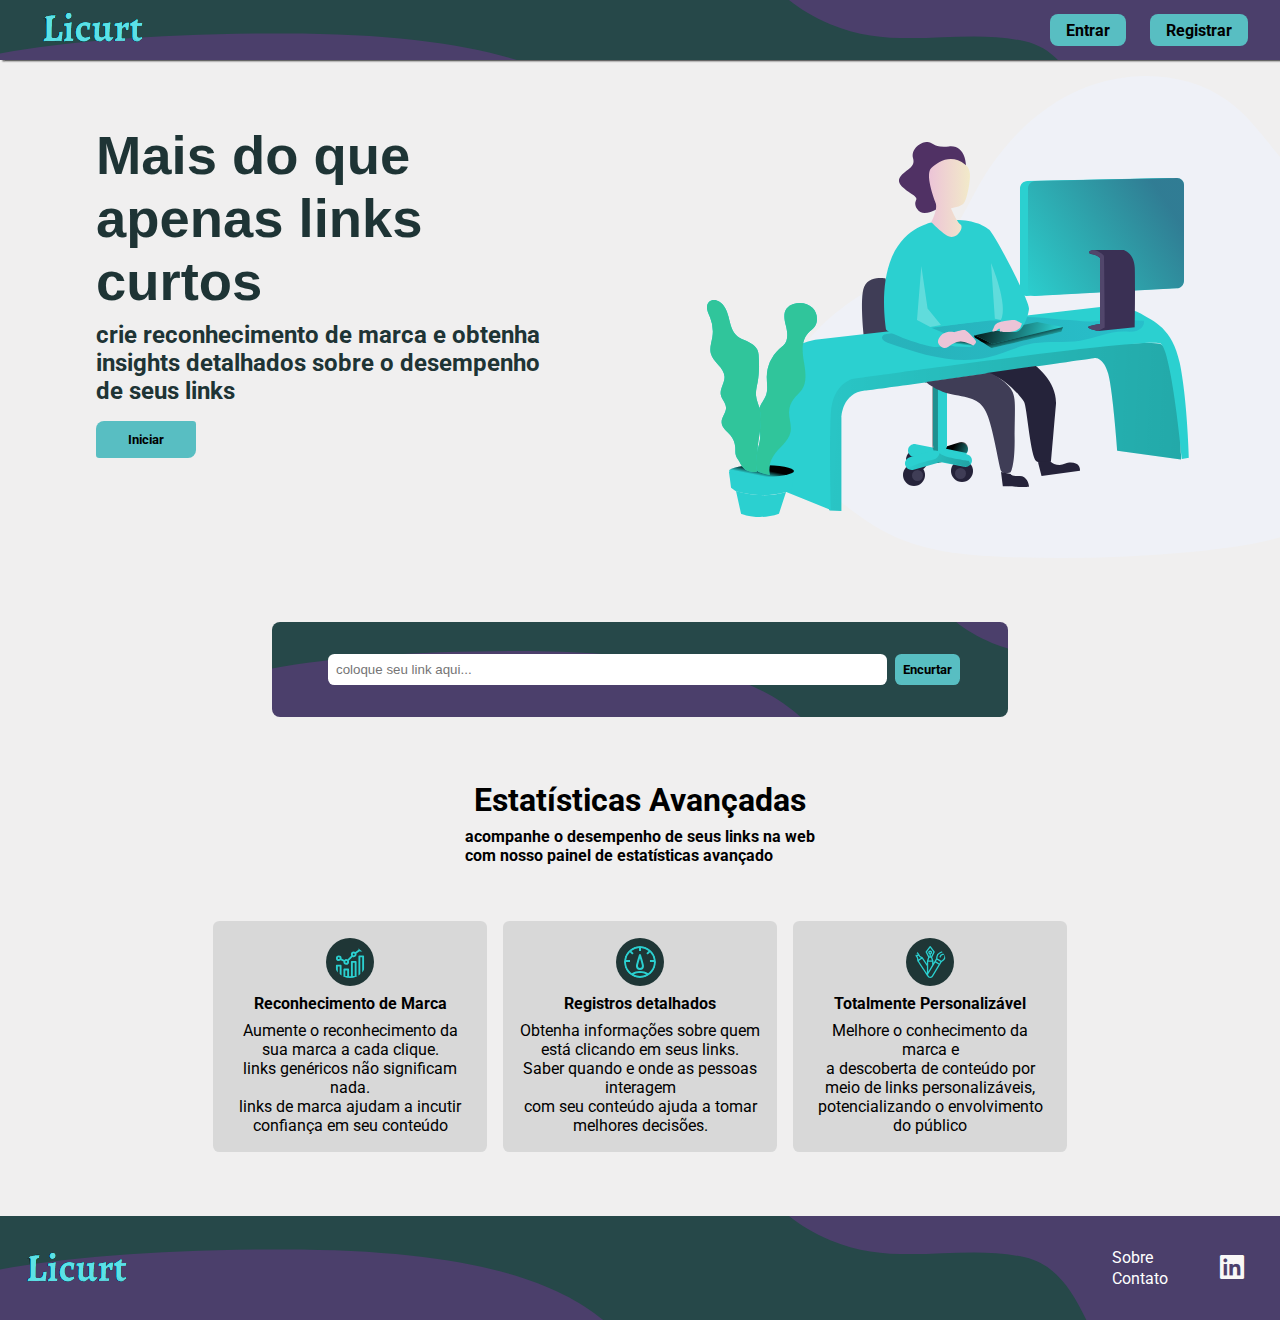
==== index.html @ 9077e86d "front desk complete" ====
<!DOCTYPE html>
<html lang="pt-br">
<head>
  <meta charset="UTF-8">
  <meta http-equiv="X-UA-Compatible" content="IE=edge">
  <meta name="viewport" content="width=device-width, initial-scale=1.0">
  <link rel="icon" type="image/x-icon" href="/images/Licurt.png">
  <link rel="stylesheet" href="https://unpkg.com/boxicons@latest/css/boxicons.min.css"> 
  <link rel="stylesheet" href="index.css">
  <title>Licurt</title>
</head>

<body>
  <!-- menu -->
  <header>
    <a href="./index.html"><img src="/images/Licurt.png" alt="Logo-licurt"></a>
    <div class="login">
      <a href="#">Entrar</a>
      <a href="#">Registrar</a>
    </div>
  </header>

  <!-- titulo pagina -->
  <section class="container-title">
    <div class="text-title">
      <h1 class="title">Mais do que <br>apenas links curtos</h1>
      <p class="p-title">crie reconhecimento de marca e obtenha <br> insights detalhados sobre o desempenho de seus links</p>
      <button class="button-title">Iniciar</button>
    </div>
    <img src="images/illustration-working.svg" alt="ilustração-trabalhando" class="img-title">
  </section>

  <!-- encurtador de links -->
  <main class="main">
    <form>
      <input type="text" class="input-link" placeholder="coloque seu link aqui...">
      <button class="button-link" type="submit">Encurtar</button>
    </form>
    <div class="results" ></div>
  </main>

  <!-- datelhes -->
  <section class="container-statistcs">
    <div class="text-statistcs">
      <h1 class="title-statistcs">Estatísticas Avançadas</h1>
      <p class="p-statistcs">acompanhe o desempenho de seus links na web <br> com nosso painel de estatísticas avançado</p> 
    </div>
      <div class="container-details-statistcs">
        <div class="card-statistcs">
          <img src="/images/icon-brand-recognition.svg" alt="icon-brand-recognition">
          <strong>Reconhecimento de Marca</strong>
          <p>Aumente o reconhecimento da sua marca a cada clique. <br> links genéricos não significam nada. <br> links de marca ajudam a incutir confiança em seu conteúdo</p>    
        </div>
        <div class="card-statistcs">
          <img src="/images/icon-detailed-records.svg" alt="icon-detailed-records">
          <strong>Registros detalhados</strong>
          <p>Obtenha informações sobre quem está clicando em seus links. <br> Saber quando e onde as pessoas interagem <br>com seu conteúdo ajuda a tomar melhores decisões.</p>   
        </div>
        <div class="card-statistcs">
          <img src="/images/icon-fully-customizable.svg" alt="icon-fully-customizable">
          <strong>Totalmente Personalizável</strong>
          <p>Melhore o conhecimento da marca e <br> a descoberta de conteúdo por <br> meio de links personalizáveis, <br> potencializando o envolvimento do público</p>   
        </div>
      </div>
  </section>
  
  <!-- rodapé -->
  <footer>
    <img src="/images/Licurt.png" alt="Logo-licurt">
      <div class="company">
          <ul class="list-company">
            <a href="./sobre.html">Sobre</a>
            <a href="">Contato</a>
          </ul>
        
          <div class="redes">
            <a href="https://www.linkedin.com/in/yure-ribeiro-60b419252/" target="_blank"><i class='bx bxl-linkedin-square' style='color:#f9f7f7'></i></a>
          </div>
      </div>
  </footer>
<script src="index.js"></script>
</body>
</html>
---- index.css ----
@import url('https://fonts.googleapis.com/css2?family=Roboto:ital,wght@0,300;0,400;0,500;0,700;1,300;1,400;1,500&display=swap');

* {
  margin: 0;
  padding: 0;
  box-sizing: 0;
}
body {
  font-family: 'Roboto', Arial, Helvetica, sans-serif;
  min-height: 100vh;
  max-width: 100vw;
  background-color: #f0efef;
  scroll-behavior: smooth;
  overflow-x: hidden;
}


/* HEADER */
header {
  background-image: url(/images/bg-shorten-desktop.svg);
  background-repeat: no-repeat;
  background-size: cover;
  background-color: #264849;
  display: flex;
  justify-content: space-between;
  padding: .5rem 2rem;
  box-shadow: .1rem .1rem .1rem #666666;
}
header img {
  cursor: pointer;
}
.login {
 display: flex;
 align-items: center;
 gap: 1.5rem;
}
.login a {
    font-weight: bold;
    font-family: 'Roboto', Arial, Helvetica, sans-serif;
    cursor: pointer;
    color: rgb(0, 0, 0);
    padding: .4rem 1rem;
    text-decoration: none;
    border:  transparent;
    border-radius: .5rem;
    background-color: #58bec2;
}


/* TITULO E IMAGEM PRINCIPAL */
.container-title {
  gap: 2rem;
  display: flex;
  padding: 2rem 2rem;
}
.text-title {
  position: relative;
  top: 2rem;
  left: 4rem;
}
.title {
  color: #1e3435;
  font-family: arial;
  font-size: 3.4rem;
}
.p-title {
  color: #1e3435;
  font-weight: bold;
  font-size: 1.5rem;
  margin: .5rem 0;
}
.button-title {
  font-family: 'Roboto', Arial, Helvetica, sans-serif;
  cursor: pointer;
  background-color: #58bec2;
  font-weight: bold;
  padding: .7rem 2rem;
  border:  transparent;
  border-radius: .5rem .2rem;
  margin: .5rem 0;
} .button-title:hover {
  background-color: #4b9a9c;
}
.img-title {
  width: 50rem;
  position: relative;
  right: -12rem;
  top: -1rem;
}


/* SECTION MAIN LINK */
.main {
  display: flex;
  flex-direction: column;
  justify-content: center;
  align-items: center;
}
form{
  background-image: url(/images/bg-shorten-desktop.svg);
  display: flex;
  align-items: center;
  justify-content: center;
  background-color: #264849;
  width: 50%;
  padding: 2rem 3rem;
  border-radius: .5rem;
  margin: 1rem;
}
.input-link {
  padding: .5rem;
  border: transparent;
  border-radius: .4rem;
  margin: 0 .5rem;
  width: 100%;
  outline: none;
}
.button-link {
  font-family: 'Roboto', Arial, Helvetica, sans-serif;
  cursor: pointer;
  background-color: #58bec2;
  border: transparent;
  border-radius: .4rem;
  padding: .5rem;
  font-weight: bold;
} .button-link:hover {
  background-color: #4b9a9c;
}
/* caso de erro mensagem alert */
.alert{
  color: #ffff;
  padding: 1rem;
}


/* RESULTADO LINK CURTO */
.result {
  display: flex;
  flex-direction: column;
  align-items: center;
  text-align: center;
  justify-content: center;
  background-image: url(/images/bg-shorten-desktop.svg);
  background-size: cover;
  background-color: #264849;
  border: transparent;
  border-radius: .5rem;
  padding: 1rem;
  color: #ececec;
  gap: 1rem;
}
.label-result{
  font-weight: bold;
}
.original-link {
  flex-wrap: wrap;
  display: flex;
  flex-direction: column;
  gap: .3rem;
}
.shorted {
  display: flex;
  flex-direction: column;
  align-items: center;
  background-color: #315c5e;
  border-radius: .5rem;
  padding: 1rem;
  gap: .3rem;
  width: 50%;
}
.button-copy{
  cursor: pointer;
  font-family: 'Roboto', Arial, Helvetica, sans-serif;
  font-weight: bold;
  color: #000;
  background-color: #58bec2;
  padding: .5rem 1rem;
  border-radius: .4rem;
  border: transparent;
  width: 50%;
} .button-copy:hover {
  background-color: #4b9a9c;
}


/* SECTION STATISTICS */
.container-statistcs {
  display: flex;
  flex-direction: column;
  justify-content: center;
  align-items: center;
  gap: 3.5rem;
  margin: 3rem 0 4rem 0;
}
.title-statistcs {
  text-align: center;
  margin-bottom: .5rem;
}
.p-statistcs {
  font-weight: bold;
}
.container-details-statistcs {
  display: flex;
  gap: 1rem;
}
.card-statistcs {
  display: flex;
  flex-direction: column;
  justify-content: center;
  align-items: center;
  text-align: center;
  gap: .5rem;
  width: 15rem;
  border: .1rem solid transparent;
  border-radius: .4rem;
  background-color: #d8d8d8;
  padding: 1rem;
}
.container-details-statistcs img {
  background-color: #1f3636;
  border-radius: 50%;
  padding: .5rem;
  width: 2rem;
}


/* FOOTER */
footer {
  background-image: url(/images/bg-shorten-desktop.svg);
  background-repeat: no-repeat;
  background-size: cover;
  max-width: 100%;
  padding: 2rem 1rem;
  background-color: #264849;
  display: flex;
  align-items: center;
  justify-content: space-between;
}
.company {
  display: flex;
  align-items: center;
  gap: 3rem;
}
.list-company {
  gap: .1rem;
  display: flex;
  flex-direction: column;
  color: white;
  list-style: none;
}
.list-company a {
  color: #ffff;
  text-decoration: none;
}
.redes a i {
  padding-right: 1rem;
  font-size: 2rem;
}
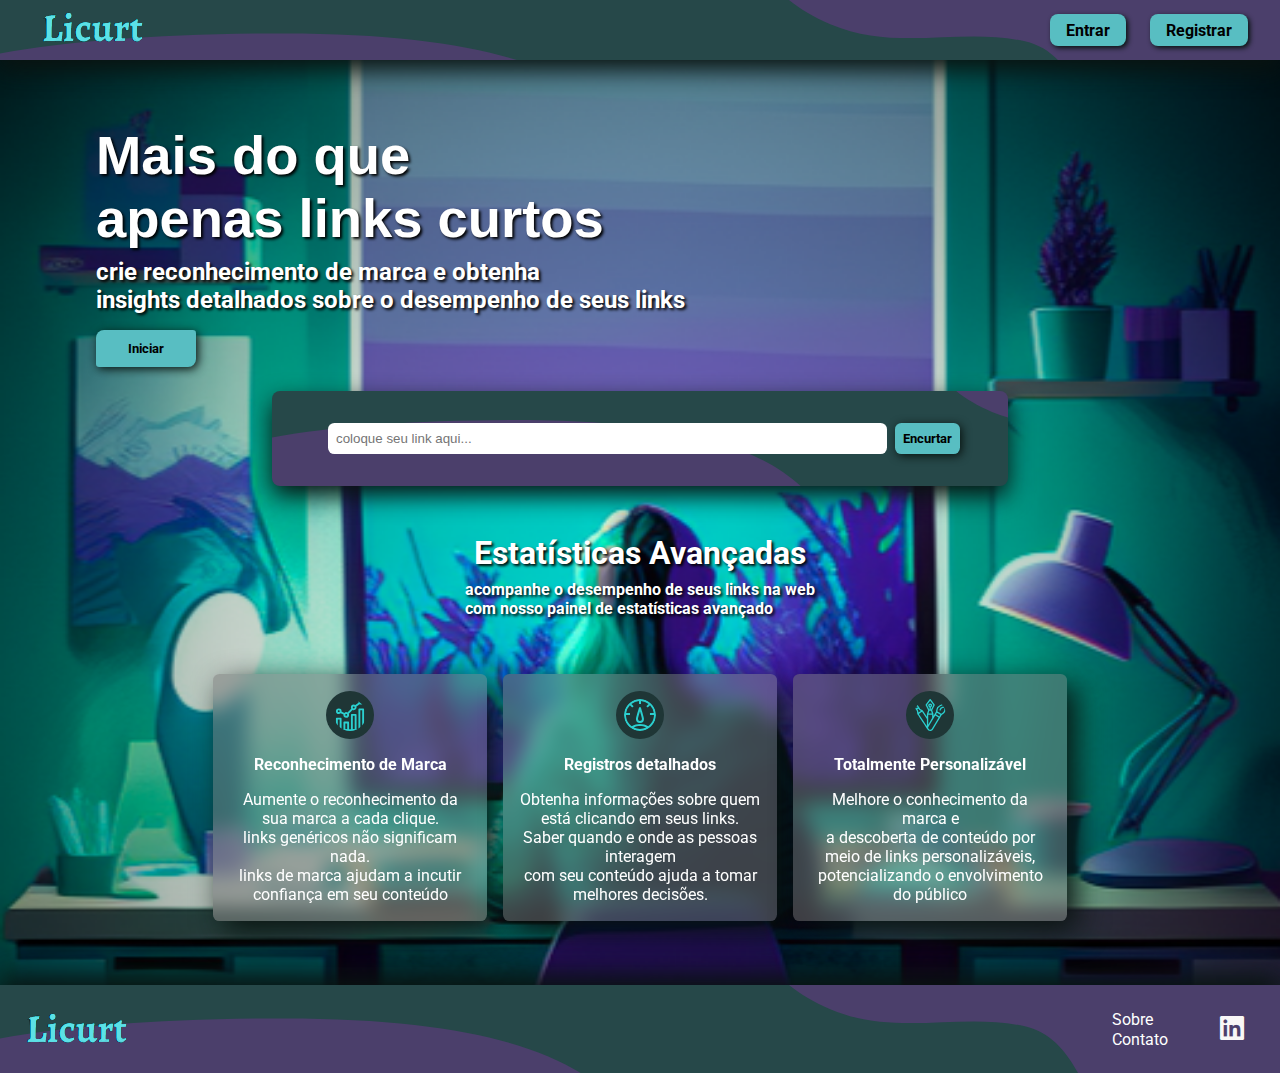
==== commit 9ead8f01: "alterando toda estilização do site" ====
--- a/index.html
+++ b/index.html
@@ -27,7 +27,7 @@
       <p class="p-title">crie reconhecimento de marca e obtenha <br> insights detalhados sobre o desempenho de seus links</p>
       <button class="button-title">Iniciar</button>
     </div>
-    <img src="images/illustration-working.svg" alt="ilustração-trabalhando" class="img-title">
+    <!-- <img src="images/illustration-working.svg" alt="ilustração-trabalhando" class="img-title"> -->
   </section>
 
   <!-- encurtador de links -->
--- a/index.css
+++ b/index.css
@@ -6,6 +6,10 @@
   box-sizing: 0;
 }
 body {
+  background-image: url(./images/capa-licurt.png);
+  background-repeat: no-repeat;
+  background-size:cover;
+  image-rendering:optimizeQuality;
   font-family: 'Roboto', Arial, Helvetica, sans-serif;
   min-height: 100vh;
   max-width: 100vw;
@@ -24,7 +28,7 @@
   display: flex;
   justify-content: space-between;
   padding: .5rem 2rem;
-  box-shadow: .1rem .1rem .1rem #666666;
+  box-shadow: 0 10px 25px rgb(9, 19, 16);
 }
 header img {
   cursor: pointer;
@@ -44,6 +48,7 @@
     border:  transparent;
     border-radius: .5rem;
     background-color: #58bec2;
+    box-shadow: 2px 2px 5px rgb(9, 19, 16);
 }
 
 
@@ -51,7 +56,7 @@
 .container-title {
   gap: 2rem;
   display: flex;
-  padding: 2rem 2rem;
+  padding: 2rem;
 }
 .text-title {
   position: relative;
@@ -59,12 +64,14 @@
   left: 4rem;
 }
 .title {
-  color: #1e3435;
+  color: #ffff;
+  text-shadow: 2px 2px 3px rgb(0, 0, 0);
   font-family: arial;
   font-size: 3.4rem;
 }
 .p-title {
-  color: #1e3435;
+  color: #ffff;
+  text-shadow: 2px 2px 3px rgb(0, 0, 0);
   font-weight: bold;
   font-size: 1.5rem;
   margin: .5rem 0;
@@ -73,6 +80,7 @@
   font-family: 'Roboto', Arial, Helvetica, sans-serif;
   cursor: pointer;
   background-color: #58bec2;
+  box-shadow: 2px 2px 10px rgb(9, 19, 16);
   font-weight: bold;
   padding: .7rem 2rem;
   border:  transparent;
@@ -106,6 +114,7 @@
   padding: 2rem 3rem;
   border-radius: .5rem;
   margin: 1rem;
+  box-shadow: 0 10px 25px rgb(9, 19, 16);
 }
 .input-link {
   padding: .5rem;
@@ -119,6 +128,7 @@
   font-family: 'Roboto', Arial, Helvetica, sans-serif;
   cursor: pointer;
   background-color: #58bec2;
+  box-shadow: 2px 2px 10px rgb(9, 19, 16);
   border: transparent;
   border-radius: .4rem;
   padding: .5rem;
@@ -148,6 +158,7 @@
   padding: 1rem;
   color: #ececec;
   gap: 1rem;
+  box-shadow: 10px 10px 25px rgb(9, 19, 16);
 }
 .label-result{
   font-weight: bold;
@@ -186,34 +197,44 @@
 /* SECTION STATISTICS */
 .container-statistcs {
   display: flex;
+  flex-wrap: wrap;
   flex-direction: column;
   justify-content: center;
   align-items: center;
   gap: 3.5rem;
-  margin: 3rem 0 4rem 0;
+  margin: 2rem 0 4rem 0;
 }
 .title-statistcs {
+  color: #ffff;
+  text-shadow: 2px 2px 3px rgb(0, 0, 0);
   text-align: center;
   margin-bottom: .5rem;
 }
 .p-statistcs {
+  color: #ffff;
+  text-shadow: 2px 2px 3px rgb(0, 0, 0);
   font-weight: bold;
 }
 .container-details-statistcs {
   display: flex;
   gap: 1rem;
+  flex-wrap: wrap;
 }
 .card-statistcs {
+  color: #ffffff;
   display: flex;
   flex-direction: column;
   justify-content: center;
   align-items: center;
   text-align: center;
-  gap: .5rem;
+  gap: 1rem;
   width: 15rem;
   border: .1rem solid transparent;
   border-radius: .4rem;
-  background-color: #d8d8d8;
+  backdrop-filter: blur(10px);
+  -webkit-backdrop-filter: blur(10px); 
+  background: rgba(116, 116, 116, 0.52);
+  box-shadow: 10px 10px 30px rgb(9, 19, 16);
   padding: 1rem;
 }
 .container-details-statistcs img {
@@ -230,11 +251,12 @@
   background-repeat: no-repeat;
   background-size: cover;
   max-width: 100%;
-  padding: 2rem 1rem;
+  padding: 1.5rem 1rem;
   background-color: #264849;
   display: flex;
   align-items: center;
   justify-content: space-between;
+  box-shadow: 0 -10px 25px rgb(9, 19, 16);
 }
 .company {
   display: flex;
@@ -255,4 +277,122 @@
 .redes a i {
   padding-right: 1rem;
   font-size: 2rem;
+}
+
+@media (max-width: 900px) {
+  .container-details-statistcs {
+    flex-direction: column;
+  }
+  .container-title {
+    gap: 1rem;
+    flex-direction: column;
+    padding: 1;
+  }
+  .img-title {
+    position: relative;
+    width: 100%;
+    left: 6rem;
+  }
+  form {
+    width: 70%;
+  }
+}
+
+
+/* -------- MOBILE --------- */
+
+@media (max-width: 600px) {
+    body {
+      background-color: #ffff;
+    }
+
+    /* HEADER */
+    .login {
+      display: flex;
+      align-items: center;
+      gap: .5rem;
+    }
+    .login a {
+        padding: .4rem .5rem;
+    }
+   
+    /* TITULO E IMAGEM PRINCIPAL */
+    .container-title {
+      flex-direction: column-reverse;
+      align-items: center;
+      justify-content: center;
+    }
+    .text-title {
+      position: static;
+    }
+    .title{
+      font-size: 2.3rem;
+    }
+    .p-title{
+      font-size: 1.2rem;
+    }
+    .button-title {
+      font-size: 1rem;
+      padding: .6rem 1.5rem;
+    } 
+    .img-title {
+      width: 100%;
+      position: static;
+    }
+
+    /* LINK CONTAINER */
+    form {
+      width: 70%;
+      padding: 1rem 1.5rem;
+      margin-bottom: 1rem;
+    }
+    .input-link {
+      padding: .4rem;
+    }
+    .button-link {
+      padding: .4rem;
+    }
+
+    /* RESULTADO LINK CURTO */
+    
+    .results {
+      margin-top: 1rem;
+      width: 85%;
+    }
+    .shorted {
+      width: 70%;
+    }
+    .button-copy{
+     margin-top: .5rem;
+      width: 50%;
+    } 
+
+    /* SECTION STATISTICS */
+    .container-details-statistcs {
+      flex-direction: column;
+      gap: 1rem;
+    }
+    .text-statistcs {
+      width: 14rem;
+    }
+    .p-statistcs {
+      text-align: center;
+    }
+    .card-statistcs {
+      width: 12rem;
+    }
+    .card-statistcs strong {
+      font-size: 1.3rem;
+    }
+    .card-statistcs p {
+      font-size: 1.2rem;
+    }
+
+    /* FOOTER */
+    footer {
+      padding: 1rem;
+    }
+    .list-company {
+      gap: 1rem;
+    }
 }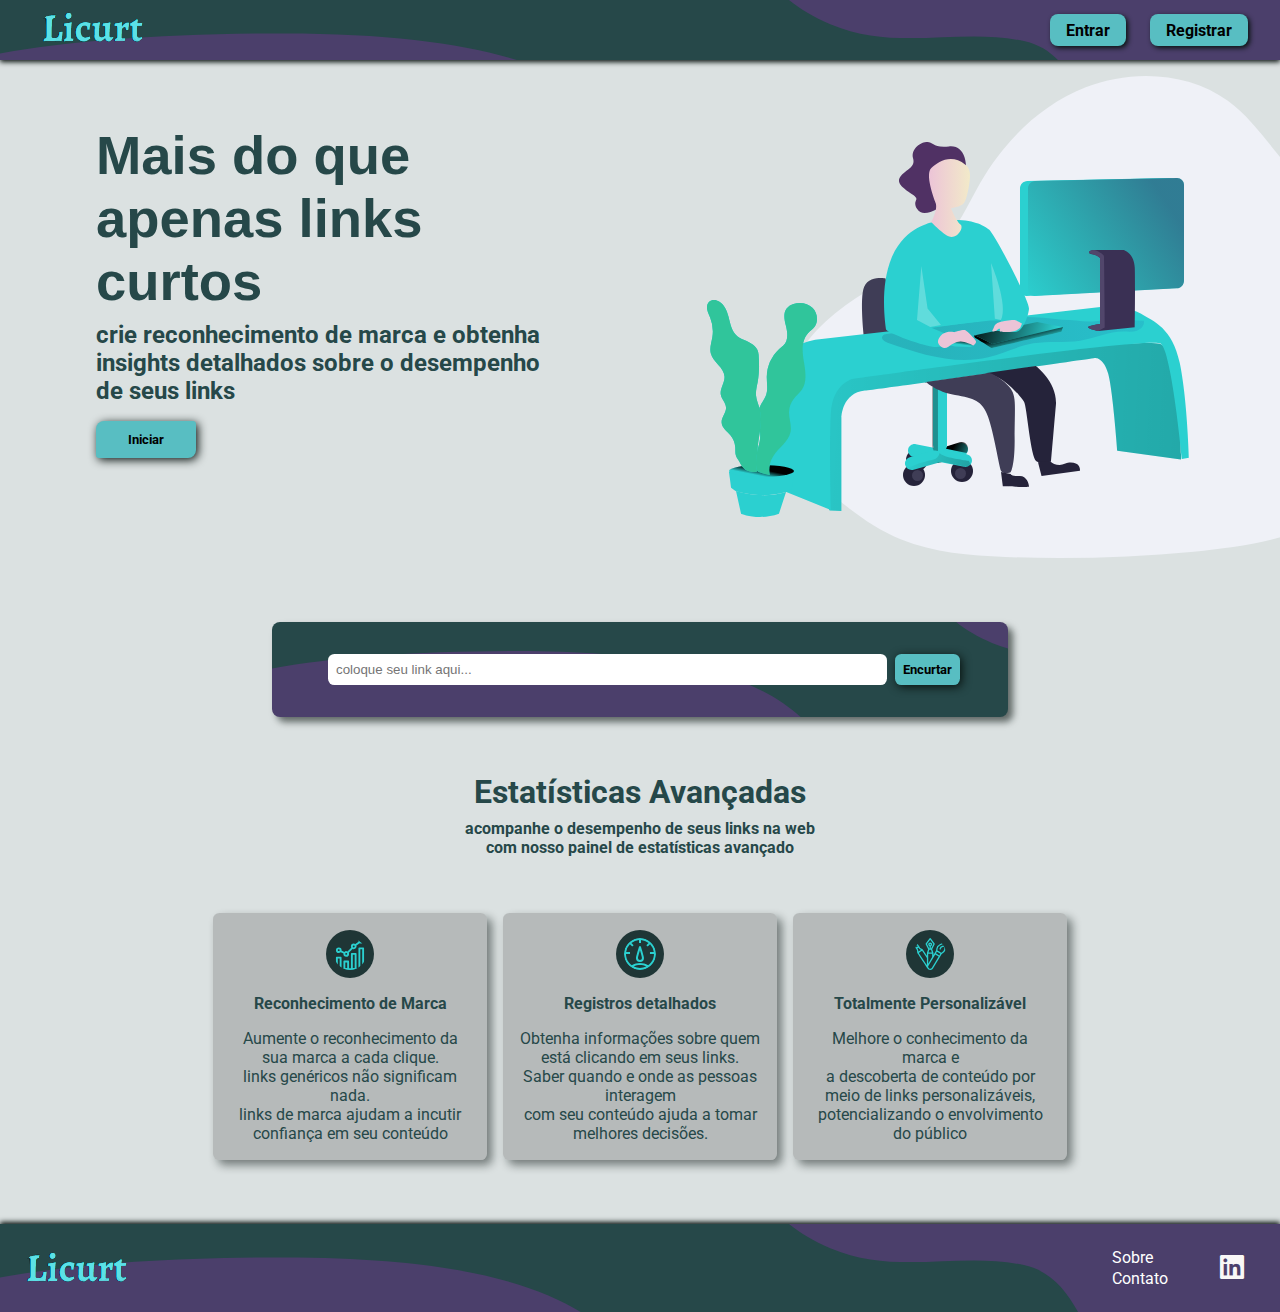
==== commit 2970e696: "edit css" ====
--- a/index.html
+++ b/index.html
@@ -4,7 +4,7 @@
   <meta charset="UTF-8">
   <meta http-equiv="X-UA-Compatible" content="IE=edge">
   <meta name="viewport" content="width=device-width, initial-scale=1.0">
-  <link rel="icon" type="image/x-icon" href="/images/Licurt.png">
+  <link rel="icon" type="image/x-icon" href="/images/L-icone.png">
   <link rel="stylesheet" href="https://unpkg.com/boxicons@latest/css/boxicons.min.css"> 
   <link rel="stylesheet" href="index.css">
   <title>Licurt</title>
@@ -27,7 +27,7 @@
       <p class="p-title">crie reconhecimento de marca e obtenha <br> insights detalhados sobre o desempenho de seus links</p>
       <button class="button-title">Iniciar</button>
     </div>
-    <!-- <img src="images/illustration-working.svg" alt="ilustração-trabalhando" class="img-title"> -->
+    <img src="images/illustration-working.svg" alt="ilustração-trabalhando" class="img-title">
   </section>
 
   <!-- encurtador de links -->
--- a/index.css
+++ b/index.css
@@ -6,14 +6,12 @@
   box-sizing: 0;
 }
 body {
-  background-image: url(./images/capa-licurt.png);
   background-repeat: no-repeat;
   background-size:cover;
-  image-rendering:optimizeQuality;
   font-family: 'Roboto', Arial, Helvetica, sans-serif;
   min-height: 100vh;
   max-width: 100vw;
-  background-color: #f0efef;
+  background-color: #2648492a;
   scroll-behavior: smooth;
   overflow-x: hidden;
 }
@@ -28,7 +26,7 @@
   display: flex;
   justify-content: space-between;
   padding: .5rem 2rem;
-  box-shadow: 0 10px 25px rgb(9, 19, 16);
+  box-shadow: 0 2px 5px rgb(9, 19, 16);
 }
 header img {
   cursor: pointer;
@@ -64,19 +62,18 @@
   left: 4rem;
 }
 .title {
-  color: #ffff;
-  text-shadow: 2px 2px 3px rgb(0, 0, 0);
+  color: #264849;
   font-family: arial;
   font-size: 3.4rem;
 }
 .p-title {
-  color: #ffff;
-  text-shadow: 2px 2px 3px rgb(0, 0, 0);
+  color: #264849;
   font-weight: bold;
   font-size: 1.5rem;
   margin: .5rem 0;
 }
 .button-title {
+  color: #000;
   font-family: 'Roboto', Arial, Helvetica, sans-serif;
   cursor: pointer;
   background-color: #58bec2;
@@ -114,7 +111,7 @@
   padding: 2rem 3rem;
   border-radius: .5rem;
   margin: 1rem;
-  box-shadow: 0 10px 25px rgb(9, 19, 16);
+  box-shadow: 5px 5px 7px rgba(9, 19, 16, 0.589);
 }
 .input-link {
   padding: .5rem;
@@ -125,6 +122,7 @@
   outline: none;
 }
 .button-link {
+  color: #000;
   font-family: 'Roboto', Arial, Helvetica, sans-serif;
   cursor: pointer;
   background-color: #58bec2;
@@ -158,7 +156,7 @@
   padding: 1rem;
   color: #ececec;
   gap: 1rem;
-  box-shadow: 10px 10px 25px rgb(9, 19, 16);
+  box-shadow: 5px 5px 10px rgba(9, 19, 16, 0.61);
 }
 .label-result{
   font-weight: bold;
@@ -205,14 +203,13 @@
   margin: 2rem 0 4rem 0;
 }
 .title-statistcs {
-  color: #ffff;
-  text-shadow: 2px 2px 3px rgb(0, 0, 0);
+  color: #264849;
   text-align: center;
-  margin-bottom: .5rem;
+  margin: .5rem 0;
 }
 .p-statistcs {
-  color: #ffff;
-  text-shadow: 2px 2px 3px rgb(0, 0, 0);
+  text-align: center;
+  color: #264849;
   font-weight: bold;
 }
 .container-details-statistcs {
@@ -221,7 +218,7 @@
   flex-wrap: wrap;
 }
 .card-statistcs {
-  color: #ffffff;
+  color: #264849;
   display: flex;
   flex-direction: column;
   justify-content: center;
@@ -231,10 +228,8 @@
   width: 15rem;
   border: .1rem solid transparent;
   border-radius: .4rem;
-  backdrop-filter: blur(10px);
-  -webkit-backdrop-filter: blur(10px); 
-  background: rgba(116, 116, 116, 0.52);
-  box-shadow: 10px 10px 30px rgb(9, 19, 16);
+  background: rgba(116, 116, 116, 0.349);
+  box-shadow: 5px 5px 10px rgba(9, 19, 16, 0.493);
   padding: 1rem;
 }
 .container-details-statistcs img {
@@ -256,7 +251,7 @@
   display: flex;
   align-items: center;
   justify-content: space-between;
-  box-shadow: 0 -10px 25px rgb(9, 19, 16);
+  box-shadow: 0 -2px 5px rgb(9, 19, 16);
 }
 .company {
   display: flex;
@@ -280,6 +275,11 @@
 }
 
 @media (max-width: 900px) {
+
+  /* body {
+    background-size:cover;
+    backface-
+  } */
   .container-details-statistcs {
     flex-direction: column;
   }
@@ -302,9 +302,7 @@
 /* -------- MOBILE --------- */
 
 @media (max-width: 600px) {
-    body {
-      background-color: #ffff;
-    }
+   
 
     /* HEADER */
     .login {
